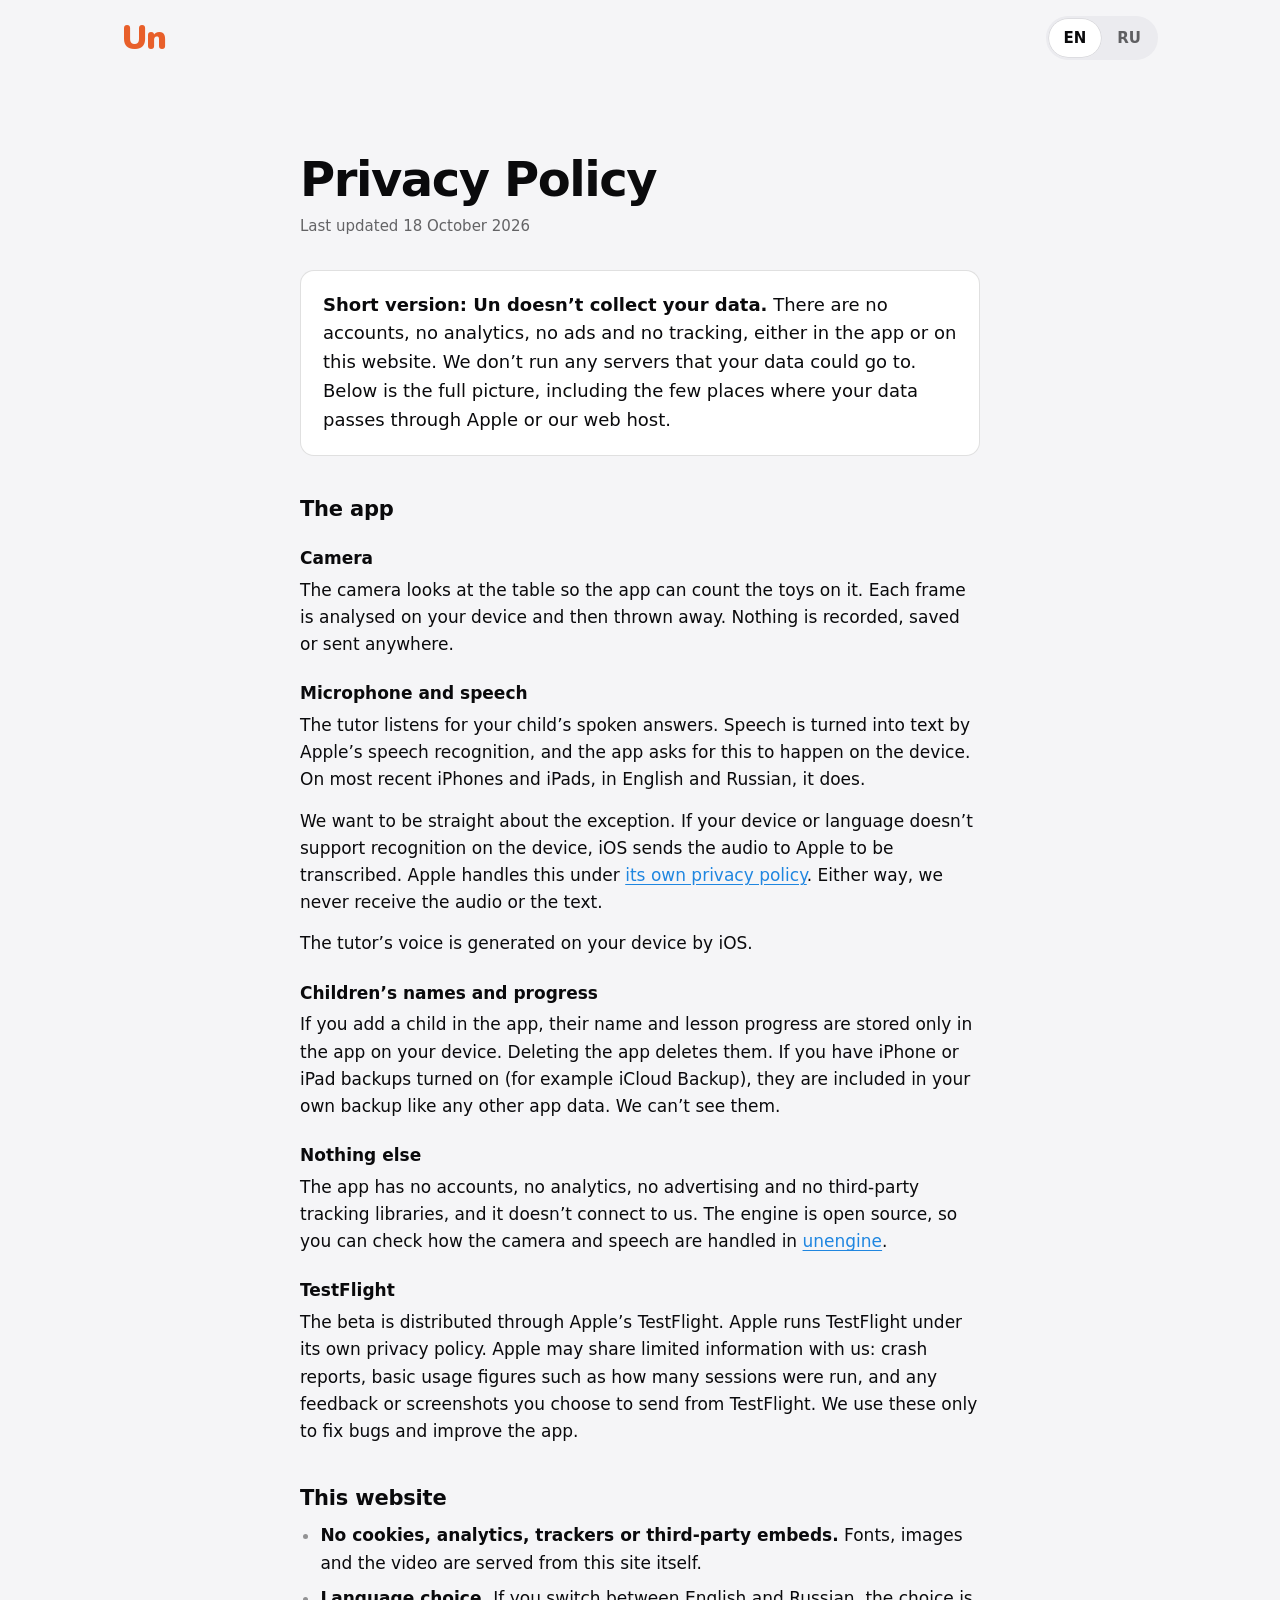
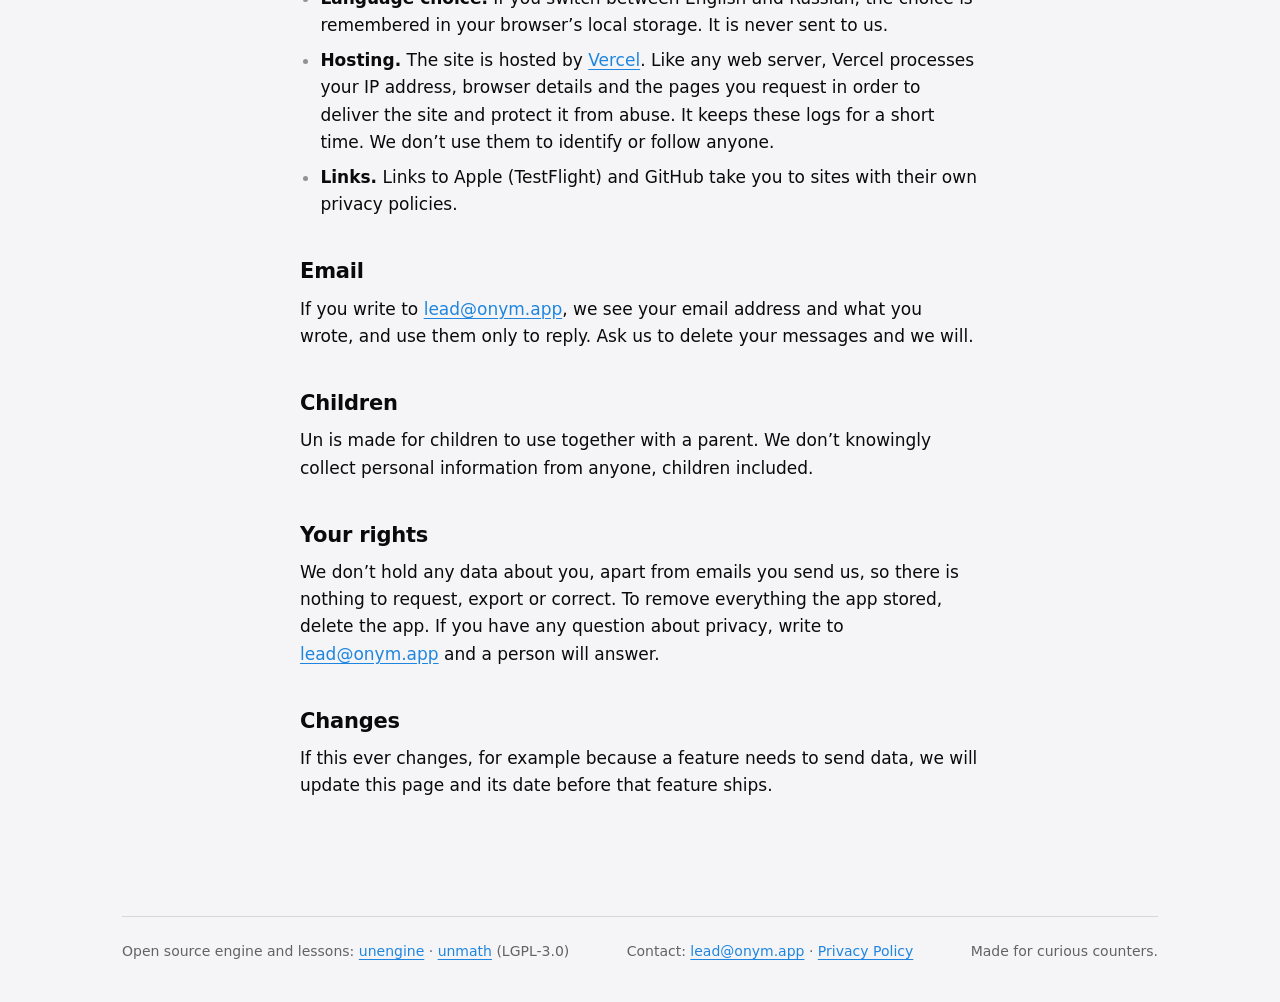
==== privacy/index.html @ e78e396a "Add privacy policy page and self-host the wordmark font /privacy/ in EN and RU, linked from the foot" ====
<!DOCTYPE html>
<html lang="en" data-title-en="Privacy Policy — Un" data-title-ru="Политика конфиденциальности — Un">
<head>
<meta charset="utf-8">
<meta name="viewport" content="width=device-width, initial-scale=1">
<title>Privacy Policy — Un</title>
<meta name="description" content="Un collects no personal data: no accounts, no analytics, no tracking. Here is exactly what happens with the camera, the microphone and this website.">
<meta name="theme-color" content="#f5f5f7" media="(prefers-color-scheme: light)">
<meta name="theme-color" content="#0e0e10" media="(prefers-color-scheme: dark)">
<link rel="icon" href="data:image/svg+xml,%3Csvg xmlns='http://www.w3.org/2000/svg' viewBox='0 0 64 64'%3E%3Crect width='64' height='64' rx='14' fill='%23e85f2a'/%3E%3Ctext x='32' y='44' font-family='system-ui,sans-serif' font-weight='900' font-size='32' text-anchor='middle' fill='white'%3EUn%3C/text%3E%3C/svg%3E">
<link rel="stylesheet" href="/styles.css">
</head>
<body>
<div class="un-site">
<div class="wrap">

  <header class="header">
    <a class="wordmark" href="/" aria-label="Un">Un</a>
    <div class="lang" role="radiogroup" data-i18n-aria="language" aria-label="Language">
      <button type="button" role="radio" data-lang="en" aria-checked="true">EN</button>
      <button type="button" role="radio" data-lang="ru" aria-checked="false">RU</button>
    </div>
  </header>

  <main>
    <article class="doc" lang="en" data-lang-block="en">
      <h1>Privacy Policy</h1>
      <p class="updated">Last updated 18 October 2026</p>

      <p class="lead"><strong>Short version: Un doesn’t collect your data.</strong> There are no accounts, no analytics, no ads and no tracking, either in the app or on this website. We don’t run any servers that your data could go to. Below is the full picture, including the few places where your data passes through Apple or our web host.</p>

      <h2>The app</h2>
      <h3>Camera</h3>
      <p>The camera looks at the table so the app can count the toys on it. Each frame is analysed on your device and then thrown away. Nothing is recorded, saved or sent anywhere.</p>

      <h3>Microphone and speech</h3>
      <p>The tutor listens for your child’s spoken answers. Speech is turned into text by Apple’s speech recognition, and the app asks for this to happen on the device. On most recent iPhones and iPads, in English and Russian, it does.</p>
      <p>We want to be straight about the exception. If your device or language doesn’t support recognition on the device, iOS sends the audio to Apple to be transcribed. Apple handles this under <a href="https://www.apple.com/legal/privacy/">its own privacy policy</a>. Either way, we never receive the audio or the text.</p>
      <p>The tutor’s voice is generated on your device by iOS.</p>

      <h3>Children’s names and progress</h3>
      <p>If you add a child in the app, their name and lesson progress are stored only in the app on your device. Deleting the app deletes them. If you have iPhone or iPad backups turned on (for example iCloud Backup), they are included in your own backup like any other app data. We can’t see them.</p>

      <h3>Nothing else</h3>
      <p>The app has no accounts, no analytics, no advertising and no third-party tracking libraries, and it doesn’t connect to us. The engine is open source, so you can check how the camera and speech are handled in <a href="https://github.com/sealsbroken/unengine">unengine</a>.</p>

      <h3>TestFlight</h3>
      <p>The beta is distributed through Apple’s TestFlight. Apple runs TestFlight under its own privacy policy. Apple may share limited information with us: crash reports, basic usage figures such as how many sessions were run, and any feedback or screenshots you choose to send from TestFlight. We use these only to fix bugs and improve the app.</p>

      <h2>This website</h2>
      <ul>
        <li><strong>No cookies, analytics, trackers or third-party embeds.</strong> Fonts, images and the video are served from this site itself.</li>
        <li><strong>Language choice.</strong> If you switch between English and Russian, the choice is remembered in your browser’s local storage. It is never sent to us.</li>
        <li><strong>Hosting.</strong> The site is hosted by <a href="https://vercel.com/legal/privacy-policy">Vercel</a>. Like any web server, Vercel processes your IP address, browser details and the pages you request in order to deliver the site and protect it from abuse. It keeps these logs for a short time. We don’t use them to identify or follow anyone.</li>
        <li><strong>Links.</strong> Links to Apple (TestFlight) and GitHub take you to sites with their own privacy policies.</li>
      </ul>

      <h2>Email</h2>
      <p>If you write to <a href="mailto:lead@onym.app">lead@onym.app</a>, we see your email address and what you wrote, and use them only to reply. Ask us to delete your messages and we will.</p>

      <h2>Children</h2>
      <p>Un is made for children to use together with a parent. We don’t knowingly collect personal information from anyone, children included.</p>

      <h2>Your rights</h2>
      <p>We don’t hold any data about you, apart from emails you send us, so there is nothing to request, export or correct. To remove everything the app stored, delete the app. If you have any question about privacy, write to <a href="mailto:lead@onym.app">lead@onym.app</a> and a person will answer.</p>

      <h2>Changes</h2>
      <p>If this ever changes, for example because a feature needs to send data, we will update this page and its date before that feature ships.</p>
    </article>

    <article class="doc" lang="ru" data-lang-block="ru">
      <h1>Политика конфиденциальности</h1>
      <p class="updated">Обновлено 18 октября 2026 года</p>

      <p class="lead"><strong>Коротко: Un не собирает ваши данные.</strong> Нет аккаунтов, аналитики, рекламы и слежки — ни в приложении, ни на этом сайте. У нас нет серверов, куда могли бы попасть ваши данные. Ниже — всё подробно, включая те немногие случаи, когда данные проходят через Apple или наш хостинг.</p>

      <h2>Приложение</h2>
      <h3>Камера</h3>
      <p>Камера смотрит на стол, чтобы приложение могло посчитать игрушки. Каждый кадр обрабатывается на устройстве и сразу отбрасывается. Ничего не записывается, не сохраняется и никуда не отправляется.</p>

      <h3>Микрофон и речь</h3>
      <p>Наставник слушает устные ответы ребёнка. Речь превращается в текст с помощью распознавания речи Apple, и приложение просит делать это на устройстве. На большинстве современных iPhone и iPad для английского и русского так и происходит.</p>
      <p>Честно скажем об исключении. Если ваше устройство или язык не поддерживают распознавание на устройстве, iOS отправляет звук в Apple для расшифровки. Apple обрабатывает его по <a href="https://www.apple.com/legal/privacy/ru/">своей политике конфиденциальности</a>. В любом случае ни звук, ни текст к нам не попадают.</p>
      <p>Голос наставника синтезирует сама iOS на вашем устройстве.</p>

      <h3>Имена детей и прогресс</h3>
      <p>Если вы добавляете ребёнка в приложении, его имя и прогресс по урокам хранятся только в приложении на вашем устройстве. Удалите приложение — удалятся и они. Если у вас включены резервные копии iPhone или iPad (например, в iCloud), эти данные попадут в вашу собственную копию, как данные любого приложения. Мы их не видим.</p>

      <h3>Больше ничего</h3>
      <p>В приложении нет аккаунтов, аналитики, рекламы и сторонних библиотек для отслеживания, и оно не связывается с нами. Движок открыт: как обрабатываются камера и речь, можно проверить в <a href="https://github.com/sealsbroken/unengine">unengine</a>.</p>

      <h3>TestFlight</h3>
      <p>Бета-версия распространяется через TestFlight от Apple, который работает по политике конфиденциальности Apple. Apple может передавать нам ограниченные сведения: отчёты о сбоях, общую статистику использования (например, число запусков) и отзывы или скриншоты, которые вы сами решите отправить из TestFlight. Мы используем их только чтобы исправлять ошибки и улучшать приложение.</p>

      <h2>Этот сайт</h2>
      <ul>
        <li><strong>Никаких cookie, аналитики, трекеров и сторонних встраиваний.</strong> Шрифты, картинки и видео загружаются с этого же сайта.</li>
        <li><strong>Выбор языка.</strong> Если вы переключаете язык, выбор запоминается в локальном хранилище вашего браузера и никогда не отправляется нам.</li>
        <li><strong>Хостинг.</strong> Сайт размещён на <a href="https://vercel.com/legal/privacy-policy">Vercel</a>. Как и любой веб-сервер, Vercel обрабатывает ваш IP-адрес, сведения о браузере и запрошенные страницы, чтобы показать сайт и защитить его от злоупотреблений, и недолго хранит эти журналы. Мы не используем их, чтобы узнавать или отслеживать людей.</li>
        <li><strong>Ссылки.</strong> Ссылки на Apple (TestFlight) и GitHub ведут на сайты со своими политиками конфиденциальности.</li>
      </ul>

      <h2>Почта</h2>
      <p>Если вы пишете на <a href="mailto:lead@onym.app">lead@onym.app</a>, мы видим ваш адрес и текст письма и используем их только для ответа. Попросите удалить переписку — удалим.</p>

      <h2>Дети</h2>
      <p>Un сделан для того, чтобы дети занимались вместе с родителями. Мы сознательно не собираем личные данные ни о ком, в том числе о детях.</p>

      <h2>Ваши права</h2>
      <p>Мы не храним данных о вас, кроме писем, которые вы нам отправили, поэтому запрашивать, выгружать или исправлять нечего. Чтобы удалить всё, что сохранило приложение, удалите приложение. С любым вопросом о конфиденциальности пишите на <a href="mailto:lead@onym.app">lead@onym.app</a> — ответит живой человек.</p>

      <h2>Изменения</h2>
      <p>Если что-то изменится — например, появится функция, которой нужно отправлять данные, — мы обновим эту страницу и дату до того, как такая функция выйдет.</p>
    </article>
  </main>

  <footer class="footer">
    <span><span data-i18n="oss">Open source engine and lessons:</span> <a href="https://github.com/sealsbroken/unengine">unengine</a> · <a href="https://github.com/sealsbroken/unmath">unmath</a> (LGPL-3.0)</span>
    <span><span data-i18n="contact">Contact:</span> <a href="mailto:lead@onym.app">lead@onym.app</a> · <a href="/privacy/" data-i18n="privacy" aria-current="page">Privacy Policy</a></span>
    <span data-i18n="made">Made for curious counters.</span>
  </footer>

</div>
</div>
<script src="/main.js"></script>
</body>
</html>
---- styles.css ----
/* Onym design tokens (from _ds_bundle.css). Theme follows the system. */
:root {
  color-scheme: light dark;
  --on-bg: #ffffff;
  --on-surface: #f5f5f7;
  --on-surface2: #ffffff;
  --on-surface3: #ebebef;
  --on-text: #0a0a0c;
  --on-text2: rgba(10, 10, 12, 0.62);
  --on-text3: rgba(10, 10, 12, 0.42);
  --on-hairline: rgba(0, 0, 0, 0.06);
  --on-hairline-strong: rgba(0, 0, 0, 0.12);
  --on-blue: #1f86e0;
  --on-on-accent: #ffffff;
  --on-accent-orange: #e85f2a;
  --on-glass: rgba(255, 255, 255, 0.58);
  --on-glass-bd: rgba(255, 255, 255, 0.6);
  --on-glass-hi: rgba(255, 255, 255, 0.9);
  --on-glass-shadow: 0 10px 32px -6px rgba(24, 24, 40, 0.22);
  --on-font: -apple-system, BlinkMacSystemFont, system-ui, "Helvetica Neue", sans-serif;
  --on-font-mono: ui-monospace, SFMono-Regular, Menlo, monospace;
  --un-rounded: ui-rounded, "SF Pro Rounded", Nunito, system-ui, sans-serif;
  --un-ring: 0 0 0 3px var(--on-surface), 0 0 0 6px var(--on-blue);
}
@media (prefers-color-scheme: dark) {
  :root {
    --on-bg: #000000;
    --on-surface: #0e0e10;
    --on-surface2: #17171a;
    --on-surface3: #1f1f23;
    --on-text: #f2f2f4;
    --on-text2: rgba(242, 242, 244, 0.62);
    --on-text3: rgba(242, 242, 244, 0.4);
    --on-hairline: rgba(255, 255, 255, 0.07);
    --on-hairline-strong: rgba(255, 255, 255, 0.12);
    --on-blue: #3fa8ff;
    --on-on-accent: #000000;
    --on-accent-orange: #ff7a45;
    --on-glass: rgba(58, 58, 62, 0.48);
    --on-glass-bd: rgba(255, 255, 255, 0.13);
    --on-glass-hi: rgba(255, 255, 255, 0.12);
    --on-glass-shadow: 0 12px 34px -8px rgba(0, 0, 0, 0.65);
  }
}

/* Self-hosted so the site makes no third-party requests (SIL Open Font License). */
@font-face {
  font-family: "Nunito";
  font-style: normal;
  font-weight: 900;
  font-display: swap;
  src: url("/fonts/nunito-900-latin.woff2") format("woff2");
}

*, *::before, *::after { box-sizing: border-box; }
html, body { margin: 0; }
body {
  min-height: 100vh;
  background: var(--on-surface);
  color: var(--on-text);
  font: 16px/1.35 var(--on-font);
  -webkit-font-smoothing: antialiased;
}

.on-glass {
  background: var(--on-glass);
  border: 0.5px solid var(--on-glass-bd);
  box-shadow: var(--on-glass-shadow), inset 0 1px 0 var(--on-glass-hi);
  -webkit-backdrop-filter: blur(20px) saturate(1.6);
  backdrop-filter: blur(20px) saturate(1.6);
}

.un-site { container-type: inline-size; width: 100%; }
.un-site a { color: var(--on-blue); text-underline-offset: 3px; }
.un-site a:hover { text-decoration: underline; }

.wrap {
  max-width: 1100px;
  margin: 0 auto;
  padding: 0 clamp(20px, 3.4cqw, 32px);
  display: flex;
  flex-direction: column;
}

/* Header */
.header {
  display: flex;
  align-items: center;
  justify-content: space-between;
  gap: 16px;
  min-height: 76px;
}
.un-site a.wordmark {
  font: 900 34px/1 var(--un-rounded);
  letter-spacing: -1.2px;
  color: var(--on-accent-orange);
  text-decoration: none;
}
.lang {
  display: flex;
  gap: 2px;
  padding: 3px;
  border-radius: 999px;
  background: var(--on-surface3);
}
.lang button {
  min-width: 52px;
  height: 38px;
  border-radius: 999px;
  border: 0;
  font: 600 15px var(--on-font);
  cursor: pointer;
  background: transparent;
  color: var(--on-text2);
}
.lang button[aria-checked="true"] {
  background: var(--on-surface2);
  color: var(--on-text);
  box-shadow: 0 0 0 0.5px var(--on-hairline-strong);
}
.lang button:focus-visible { outline: 2px solid var(--on-blue); outline-offset: 2px; }

/* Hero */
.hero {
  padding: clamp(56px, 8cqw, 112px) 0 0;
  display: flex;
  flex-direction: column;
  align-items: center;
  gap: clamp(16px, 1.8cqw, 24px);
  text-align: center;
}
.hero h1 {
  margin: 0;
  font: 700 clamp(46px, 8cqw, 108px)/1 var(--on-font);
  letter-spacing: -0.045em;
  text-wrap: balance;
}
.hero p {
  margin: 0;
  max-width: 34em;
  font: 400 clamp(18px, 1.6cqw, 22px)/1.45 var(--on-font);
  color: var(--on-text2);
  text-wrap: pretty;
}

/* Video still */
.video {
  margin: clamp(40px, 5cqw, 72px) 0 0;
  display: flex;
  flex-direction: column;
  gap: 16px;
}
.still {
  position: relative;
  aspect-ratio: 16 / 9;
  border-radius: 22px;
  overflow: hidden;
  background: #c48a52;
  box-shadow: 0 1px 2px rgba(0, 0, 0, .06), 0 28px 56px -28px rgba(20, 12, 4, .35);
}
.planks { position: absolute; inset: 0; display: flex; flex-direction: column; }
.planks i { flex: 1; border-bottom: 2px solid #a8703d; }
.planks i:nth-child(1) { background: #c48a52; }
.planks i:nth-child(2) { background: #bd8249; }
.planks i:nth-child(3) { background: #c99158; }
.planks i:nth-child(4) { background: #c28750; }
.planks i:nth-child(5) { background: #c68d55; border-bottom: 0; }

.toy { position: absolute; }
.toy-body { position: absolute; inset: 13%; box-shadow: inset 0 -8px 0 rgba(0, 0, 0, .14), 0 18px 22px -10px rgba(50, 25, 0, .55); }
.toy-frame {
  position: absolute; inset: 0; border-radius: 18px;
  border: 3px solid #fff;
  box-shadow: 0 0 0 1.5px rgba(0, 0, 0, .45), inset 0 0 0 1.5px rgba(0, 0, 0, .3);
}
.toy-num {
  position: absolute; left: -14px; top: -14px;
  width: clamp(30px, 4.2cqw, 56px); aspect-ratio: 1;
  border-radius: 50%;
  background: #fff; color: #0a0a0c;
  border: 3px solid #fff;
  box-shadow: 0 0 0 1.5px rgba(0, 0, 0, .55), 0 6px 14px rgba(0, 0, 0, .3);
  display: flex; align-items: center; justify-content: center;
  font: 900 clamp(16px, 2.3cqw, 30px)/1 var(--un-rounded);
}
.toy-1 { left: 14%; top: 22%; width: 18%; aspect-ratio: 5 / 4; }
.toy-1 .toy-body { border-radius: 26%; background: #d8402f; }
.toy-2 { left: 31%; top: 60%; width: 13%; aspect-ratio: 1; }
.toy-2 .toy-body { border-radius: 50%; background: #f2bf2a; box-shadow: inset 0 -8px 0 rgba(0, 0, 0, .1), 0 18px 22px -10px rgba(50, 25, 0, .55); }
.toy-3 { left: 71%; top: 30%; width: 11%; aspect-ratio: 4 / 5; }
.toy-3 .toy-body { border-radius: 38%; background: #3a6cd0; }

.play {
  position: absolute; left: 50%; top: 50%;
  width: clamp(64px, 7cqw, 96px); aspect-ratio: 1;
  border-radius: 50%;
  transform: translate(-50%, -50%);
  display: flex; align-items: center; justify-content: center;
  color: #0a0a0c; cursor: pointer; padding: 0;
  transition: transform .2s cubic-bezier(.34, 1.56, .64, 1);
}
.play:hover { transform: translate(-50%, -50%) scale(1.06); }
.play:focus-visible { outline: 3px solid var(--on-blue); outline-offset: 4px; }
.play svg { width: 38%; height: 38%; margin-left: 7%; }

.video figcaption {
  font-size: 15px; line-height: 1.4;
  color: var(--on-text2);
  text-align: center;
  text-wrap: pretty;
}

/* CTA */
.cta {
  margin-top: clamp(44px, 5cqw, 64px);
  display: flex; flex-direction: column; align-items: center;
  gap: 14px; text-align: center;
  scroll-margin-top: 24px;
}
.un-site a.cta-button {
  display: inline-flex; align-items: center; justify-content: center; gap: 10px;
  min-height: 56px; padding: 12px 30px;
  border-radius: 999px;
  background: var(--on-blue); color: var(--on-on-accent);
  font: 600 17px/1.2 var(--on-font);
  text-decoration: none;
  transition: background .15s, transform .15s, box-shadow .15s;
}
.un-site a.cta-button:hover { background: color-mix(in srgb, var(--on-blue) 84%, #000); text-decoration: none; }
.un-site a.cta-button:focus-visible { outline: none; box-shadow: var(--un-ring); }
.un-site a.cta-button:active { transform: scale(.97); background: color-mix(in srgb, var(--on-blue) 84%, #000); }
.cta-button svg { margin-top: -3px; flex: none; }
.cta-note { font-size: 15px; color: var(--on-text2); }

/* Platforms */
.platforms {
  margin-top: clamp(64px, 7.5cqw, 104px);
  display: grid;
  grid-template-columns: repeat(auto-fit, minmax(150px, 1fr));
  gap: 12px;
}
.tile {
  display: flex; flex-direction: column; justify-content: space-between;
  gap: 28px; min-height: 150px; padding: 20px;
  border-radius: 14px;
  border: 1px solid var(--on-hairline-strong);
  color: var(--on-text2);
}
.tile svg { color: var(--on-text3); }
.tile-label { display: flex; flex-direction: column; align-items: flex-start; gap: 10px; }
.tile-name { font: 600 17px/1.25 var(--on-font); }
.tile-badge {
  padding: 4px 10px; border-radius: 999px;
  background: var(--on-surface3); color: var(--on-text2);
  font: 600 12.5px/1.2 var(--on-font);
}
.un-site a.tile-active {
  background: var(--on-surface2);
  color: var(--on-text);
  text-decoration: none;
  transition: transform .2s ease, box-shadow .2s ease, border-color .2s ease;
}
.tile-active svg { color: var(--on-blue); }
.tile-active .tile-badge { background: var(--on-blue); color: var(--on-on-accent); }
.un-site a.tile-active:hover {
  transform: translateY(-3px);
  box-shadow: 0 14px 28px -16px rgba(0, 0, 0, .3);
  border-color: color-mix(in srgb, var(--on-blue) 45%, transparent);
  text-decoration: none;
}
.un-site a.tile-active:focus-visible { outline: none; box-shadow: var(--un-ring); }

/* Team */
.team {
  margin-top: clamp(72px, 8cqw, 112px);
  display: flex; flex-direction: column; align-items: center;
  gap: clamp(24px, 3cqw, 36px);
}
.team h2 {
  margin: 0;
  font: 500 12.5px/1.2 var(--on-font);
  letter-spacing: .4px;
  text-transform: uppercase;
  color: var(--on-text2);
}
.people {
  list-style: none; margin: 0; padding: 0;
  display: flex; flex-wrap: wrap; justify-content: center;
  gap: 28px clamp(28px, 5cqw, 64px);
}
.people li {
  display: flex; flex-direction: column; align-items: center; gap: 14px;
  font: 600 15px/1.3 var(--on-font);
  text-align: center;
}
.avatar {
  width: clamp(104px, 12cqw, 136px); aspect-ratio: 1;
  border-radius: 50%; overflow: hidden;
  background: var(--on-surface3);
  box-shadow: 0 0 0 1px var(--on-hairline-strong);
}
.avatar video, .avatar img {
  display: block; width: 100%; height: 100%; object-fit: cover;
}
/* The source clip has its own circle mask baked in; zoom past its edge. */
.avatar video { transform: scale(1.08); }

/* Footer */
.footer {
  margin-top: clamp(72px, 8cqw, 112px);
  padding: 24px 0 40px;
  border-top: 1px solid var(--on-hairline-strong);
  display: flex; flex-wrap: wrap; align-items: baseline; justify-content: space-between;
  gap: 10px 24px;
  font-size: 14px; line-height: 1.5;
  color: var(--on-text2);
}
.footer span:first-child { text-wrap: pretty; }

@media (prefers-reduced-motion: reduce) {
  .un-site * { transition: none !important; }
}

.avatar.has-sound { cursor: pointer; transition: box-shadow .2s ease; }
.avatar.has-sound[aria-pressed="true"] { box-shadow: 0 0 0 2px var(--on-blue); }
.avatar.has-sound:focus-visible { outline: none; box-shadow: var(--un-ring); }

/* Text pages (privacy) */
html[lang="ru"] [data-lang-block="en"],
html:not([lang="ru"]) [data-lang-block="ru"] { display: none; }
.doc {
  max-width: 680px;
  margin: 0 auto;
  padding: clamp(40px, 6cqw, 80px) 0 0;
  font: 400 17px/1.6 var(--on-font);
  color: var(--on-text);
}
.doc h1 {
  margin: 0 0 8px;
  font: 700 clamp(34px, 5cqw, 48px)/1.1 var(--on-font);
  letter-spacing: -0.03em;
  text-wrap: balance;
}
.doc .updated { margin: 0 0 32px; font-size: 15px; color: var(--on-text2); }
.doc .lead {
  margin: 0 0 8px;
  padding: 20px 22px;
  border-radius: 14px;
  background: var(--on-surface2);
  border: 1px solid var(--on-hairline-strong);
  font-size: 18px;
  text-wrap: pretty;
}
.doc h2 { margin: 40px 0 10px; font: 600 21px/1.3 var(--on-font); letter-spacing: -0.01em; }
.doc h3 { margin: 24px 0 6px; font: 600 17px/1.4 var(--on-font); }
.doc p, .doc ul { margin: 0 0 14px; text-wrap: pretty; }
.doc ul { padding-left: 1.2em; }
.doc li { margin: 0 0 8px; }
.doc li::marker { color: var(--on-text3); }
.doc strong { font-weight: 600; }
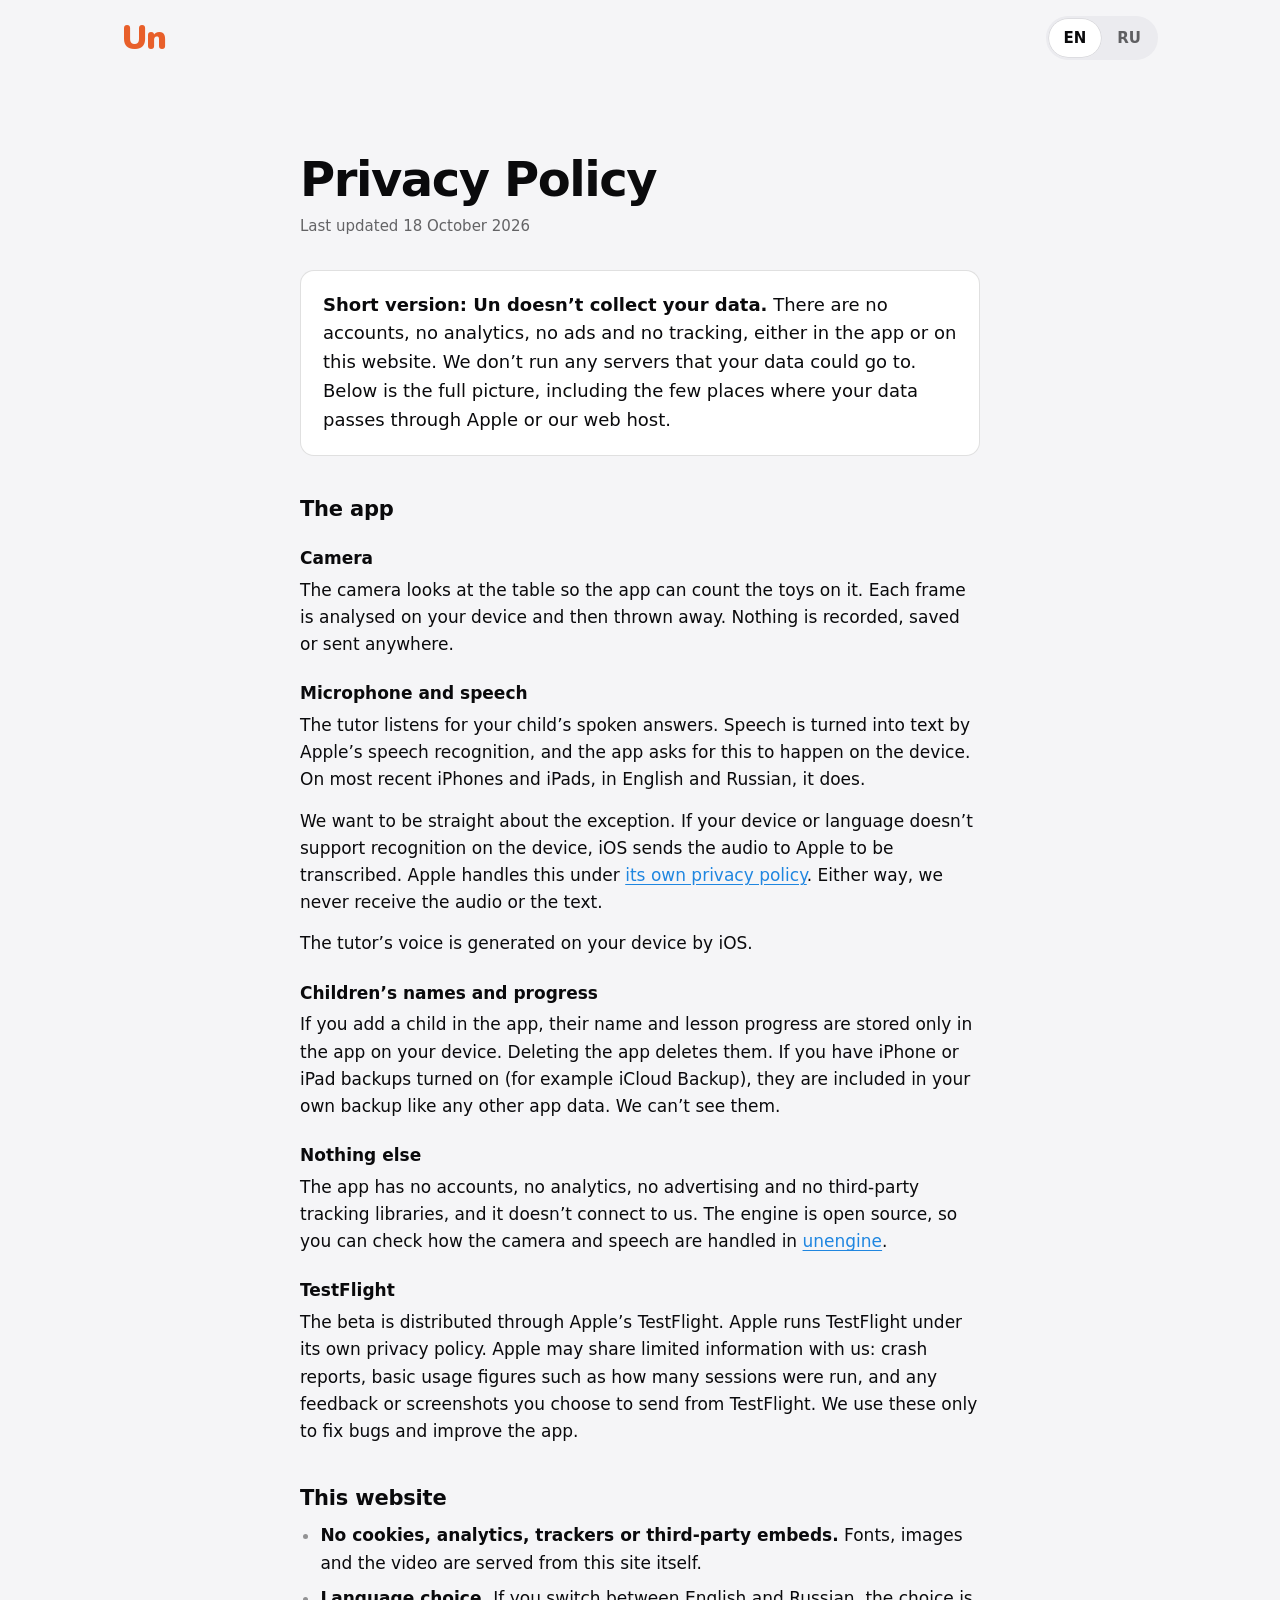
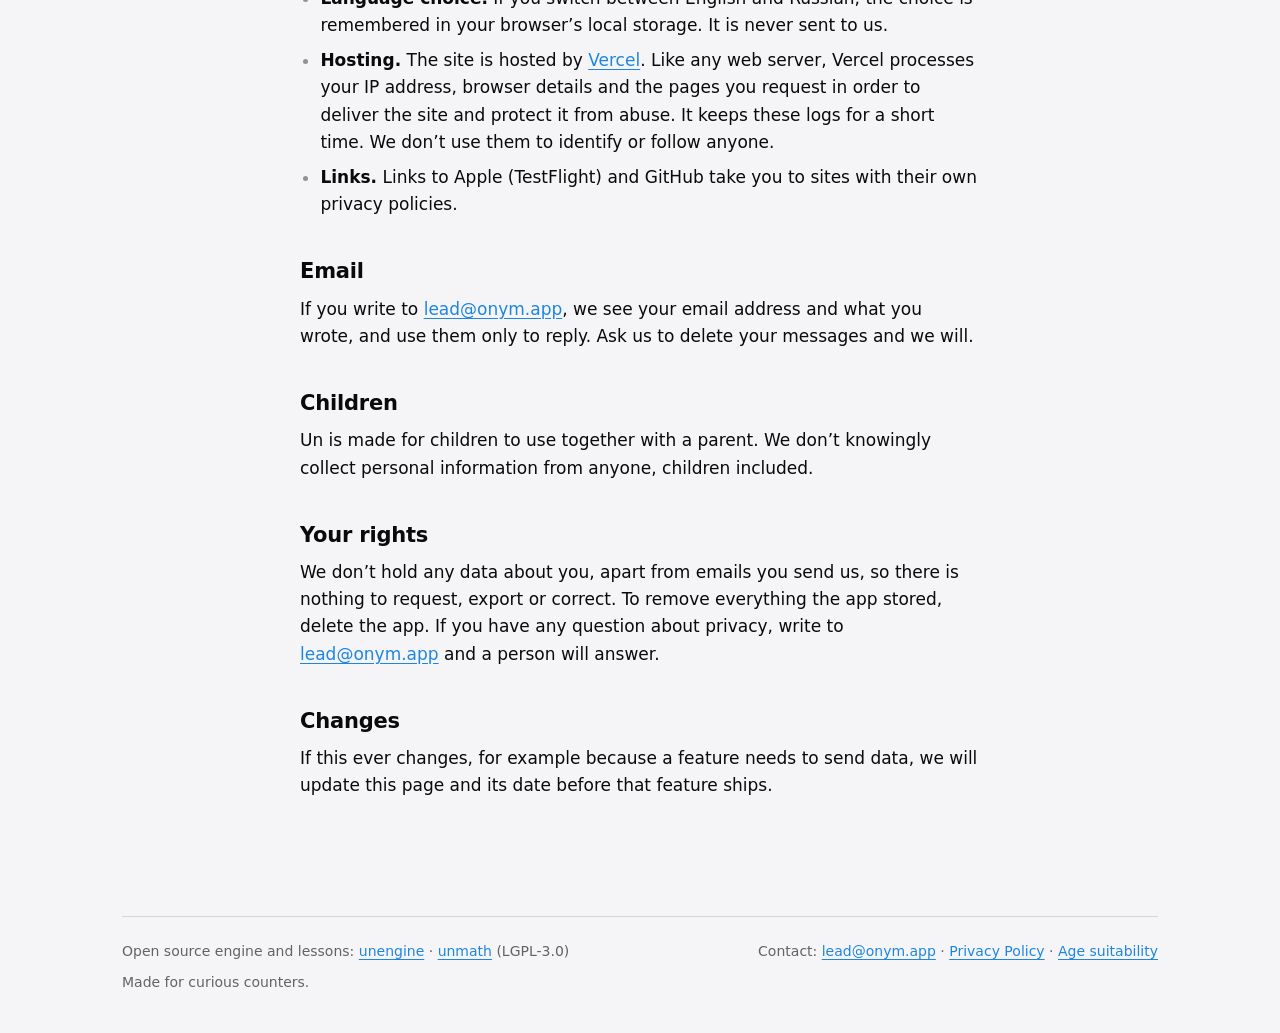
==== commit e662e91a: "Age suitability page for App Store Connect Co-Authored-By: Claude Opus 5.5 <noreply@anthropic.com>" ====
--- a/privacy/index.html
+++ b/privacy/index.html
@@ -116,7 +116,7 @@
 
   <footer class="footer">
     <span><span data-i18n="oss">Open source engine and lessons:</span> <a href="https://github.com/sealsbroken/unengine">unengine</a> · <a href="https://github.com/sealsbroken/unmath">unmath</a> (LGPL-3.0)</span>
-    <span><span data-i18n="contact">Contact:</span> <a href="mailto:lead@onym.app">lead@onym.app</a> · <a href="/privacy/" data-i18n="privacy" aria-current="page">Privacy Policy</a></span>
+    <span><span data-i18n="contact">Contact:</span> <a href="mailto:lead@onym.app">lead@onym.app</a> · <a href="/privacy/" data-i18n="privacy" aria-current="page">Privacy Policy</a> · <a href="/age/" data-i18n="age">Age suitability</a></span>
     <span data-i18n="made">Made for curious counters.</span>
   </footer>
 
--- a/styles.css
+++ b/styles.css
@@ -155,40 +155,11 @@
   aspect-ratio: 16 / 9;
   border-radius: 22px;
   overflow: hidden;
-  background: #c48a52;
+  background: #000;
   box-shadow: 0 1px 2px rgba(0, 0, 0, .06), 0 28px 56px -28px rgba(20, 12, 4, .35);
 }
-.planks { position: absolute; inset: 0; display: flex; flex-direction: column; }
-.planks i { flex: 1; border-bottom: 2px solid #a8703d; }
-.planks i:nth-child(1) { background: #c48a52; }
-.planks i:nth-child(2) { background: #bd8249; }
-.planks i:nth-child(3) { background: #c99158; }
-.planks i:nth-child(4) { background: #c28750; }
-.planks i:nth-child(5) { background: #c68d55; border-bottom: 0; }
-
-.toy { position: absolute; }
-.toy-body { position: absolute; inset: 13%; box-shadow: inset 0 -8px 0 rgba(0, 0, 0, .14), 0 18px 22px -10px rgba(50, 25, 0, .55); }
-.toy-frame {
-  position: absolute; inset: 0; border-radius: 18px;
-  border: 3px solid #fff;
-  box-shadow: 0 0 0 1.5px rgba(0, 0, 0, .45), inset 0 0 0 1.5px rgba(0, 0, 0, .3);
-}
-.toy-num {
-  position: absolute; left: -14px; top: -14px;
-  width: clamp(30px, 4.2cqw, 56px); aspect-ratio: 1;
-  border-radius: 50%;
-  background: #fff; color: #0a0a0c;
-  border: 3px solid #fff;
-  box-shadow: 0 0 0 1.5px rgba(0, 0, 0, .55), 0 6px 14px rgba(0, 0, 0, .3);
-  display: flex; align-items: center; justify-content: center;
-  font: 900 clamp(16px, 2.3cqw, 30px)/1 var(--un-rounded);
-}
-.toy-1 { left: 14%; top: 22%; width: 18%; aspect-ratio: 5 / 4; }
-.toy-1 .toy-body { border-radius: 26%; background: #d8402f; }
-.toy-2 { left: 31%; top: 60%; width: 13%; aspect-ratio: 1; }
-.toy-2 .toy-body { border-radius: 50%; background: #f2bf2a; box-shadow: inset 0 -8px 0 rgba(0, 0, 0, .1), 0 18px 22px -10px rgba(50, 25, 0, .55); }
-.toy-3 { left: 71%; top: 30%; width: 11%; aspect-ratio: 4 / 5; }
-.toy-3 .toy-body { border-radius: 38%; background: #3a6cd0; }
+.demo { position: absolute; inset: 0; width: 100%; height: 100%; object-fit: contain; background: #000; }
+.play[hidden] { display: none; }
 
 .play {
   position: absolute; left: 50%; top: 50%;
@@ -230,6 +201,7 @@
 .un-site a.cta-button:focus-visible { outline: none; box-shadow: var(--un-ring); }
 .un-site a.cta-button:active { transform: scale(.97); background: color-mix(in srgb, var(--on-blue) 84%, #000); }
 .cta-button svg { margin-top: -3px; flex: none; }
+.cta-button svg[hidden] { display: none; }
 .cta-note { font-size: 15px; color: var(--on-text2); }
 
 /* Platforms */
@@ -358,3 +330,21 @@
 .doc li { margin: 0 0 8px; }
 .doc li::marker { color: var(--on-text3); }
 .doc strong { font-weight: 600; }
+
+/* Easter egg: hover Rinat's name. Both spellings share one grid cell, so the
+   wider one sets the width and nothing shifts when they swap. */
+.egg { display: inline-grid; cursor: default; }
+.egg > span { grid-area: 1 / 1; transition: opacity .15s ease; }
+.egg .egg-alt { opacity: 0; }
+.egg:hover > span:first-child { opacity: 0; }
+.egg:hover .egg-alt { opacity: 1; }
+
+/* macOS alpha: a live download, but marked as rougher than the TestFlight build. */
+.tile-note { display: block; margin-top: 2px; font: 400 13px/1.3 var(--on-font); color: var(--on-text2); }
+.tile-alpha .tile-badge {
+  background: color-mix(in srgb, var(--on-blue) 14%, transparent);
+  color: var(--on-blue);
+}
+
+/* A line under a team member's name; pulled up to sit with the name. */
+.people .role { margin-top: -10px; font: 400 13px/1.3 var(--on-font); color: var(--on-text2); }
